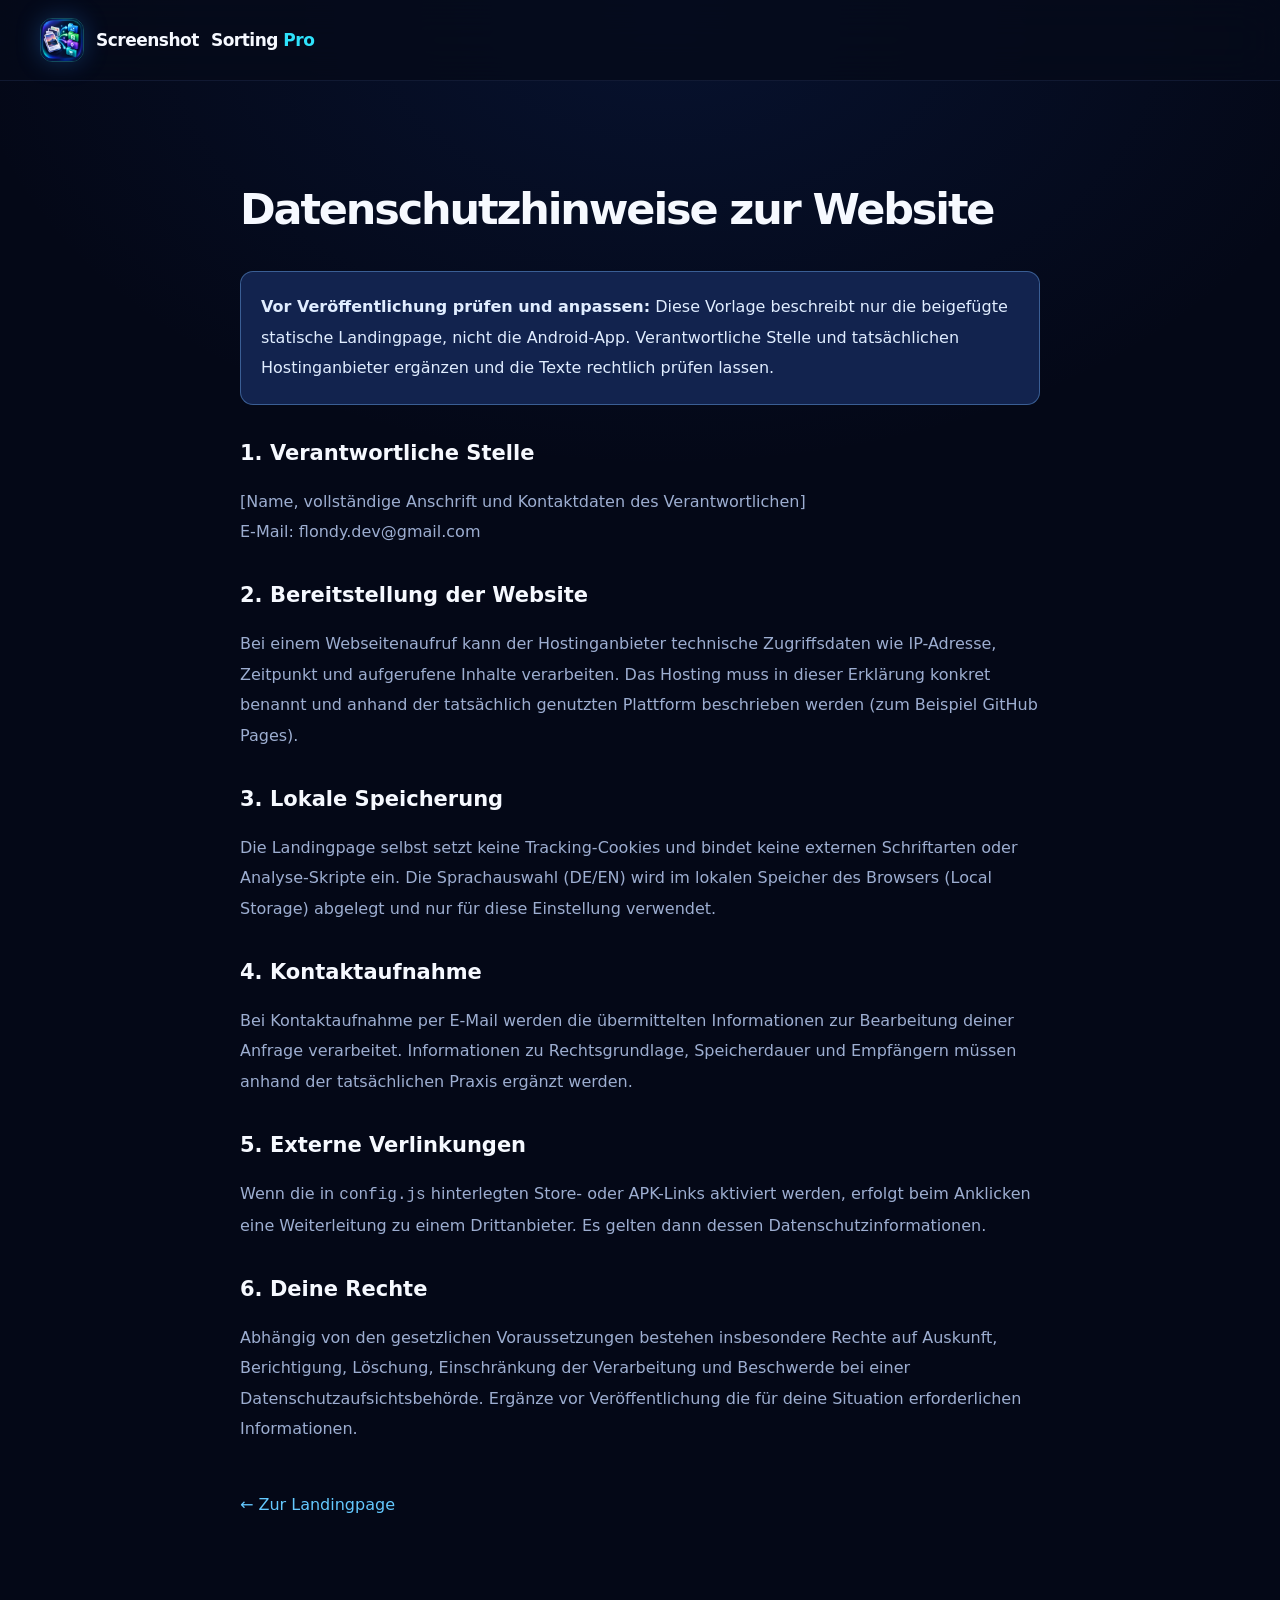
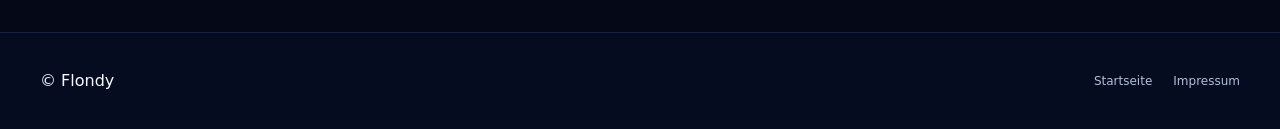
==== datenschutz.html @ 55e102c8 "Add files via upload" ====
<!doctype html><html lang="de"><head><meta charset="utf-8"><meta name="viewport" content="width=device-width, initial-scale=1"><meta name="theme-color" content="#050a1c"><title>Datenschutz – Screenshot Sorting Pro Landingpage</title><link rel="icon" href="assets/img/favicon.png"><link rel="stylesheet" href="styles.css"><style>.legal-content{max-width:800px;padding:95px 0;min-height:65vh}.legal-content h1{font-size:43px;letter-spacing:-.05em}.legal-content h2{font-size:21px;margin-top:32px}.legal-content p{line-height:1.9}.legal-warning{border:1px solid #76b7fc66;background:#12234e;padding:20px;border-radius:13px;color:#e0edff}.back-link{display:inline-block;margin-top:30px;color:#64c9ff}</style></head><body><header class="site-header"><div class="container nav-inner"><a class="brand" href="index.html"><img src="assets/img/app-icon.webp" alt="" width="42" height="42">Screenshot <strong>Sorting <em>Pro</em></strong></a></div></header><main class="container legal-content"><h1>Datenschutzhinweise zur Website</h1><p class="legal-warning"><strong>Vor Veröffentlichung prüfen und anpassen:</strong> Diese Vorlage beschreibt nur die beigefügte statische Landingpage, nicht die Android-App. Verantwortliche Stelle und tatsächlichen Hostinganbieter ergänzen und die Texte rechtlich prüfen lassen.</p><h2>1. Verantwortliche Stelle</h2><p>[Name, vollständige Anschrift und Kontaktdaten des Verantwortlichen]<br>E-Mail: <a href="mailto:flondy.dev@gmail.com">flondy.dev@gmail.com</a></p><h2>2. Bereitstellung der Website</h2><p>Bei einem Webseitenaufruf kann der Hostinganbieter technische Zugriffsdaten wie IP-Adresse, Zeitpunkt und aufgerufene Inhalte verarbeiten. Das Hosting muss in dieser Erklärung konkret benannt und anhand der tatsächlich genutzten Plattform beschrieben werden (zum Beispiel GitHub Pages).</p><h2>3. Lokale Speicherung</h2><p>Die Landingpage selbst setzt keine Tracking-Cookies und bindet keine externen Schriftarten oder Analyse-Skripte ein. Die Sprachauswahl (DE/EN) wird im lokalen Speicher des Browsers (Local Storage) abgelegt und nur für diese Einstellung verwendet.</p><h2>4. Kontaktaufnahme</h2><p>Bei Kontaktaufnahme per E-Mail werden die übermittelten Informationen zur Bearbeitung deiner Anfrage verarbeitet. Informationen zu Rechtsgrundlage, Speicherdauer und Empfängern müssen anhand der tatsächlichen Praxis ergänzt werden.</p><h2>5. Externe Verlinkungen</h2><p>Wenn die in <code>config.js</code> hinterlegten Store- oder APK-Links aktiviert werden, erfolgt beim Anklicken eine Weiterleitung zu einem Drittanbieter. Es gelten dann dessen Datenschutzinformationen.</p><h2>6. Deine Rechte</h2><p>Abhängig von den gesetzlichen Voraussetzungen bestehen insbesondere Rechte auf Auskunft, Berichtigung, Löschung, Einschränkung der Verarbeitung und Beschwerde bei einer Datenschutzaufsichtsbehörde. Ergänze vor Veröffentlichung die für deine Situation erforderlichen Informationen.</p><p><a class="back-link" href="index.html">← Zur Landingpage</a></p></main><footer class="footer"><div class="container footer-inner"><span>© Flondy</span><div class="footer-links"><a href="index.html">Startseite</a><a href="impressum.html">Impressum</a></div></div></footer></body></html>
---- styles.css ----
:root{color-scheme:dark;--bg:#040817;--bg2:#08102c;--surface:#0d1632;--surface2:#101c3e;--line:rgba(127,164,255,.16);--line-strong:rgba(108,176,255,.33);--white:#f6f9ff;--muted:#9daed1;--blue:#357bff;--cyan:#2fe3fc;--purple:#8966ff;--radius:24px;--shadow:0 34px 90px rgba(0,0,0,.42)}
*,*:before,*:after{box-sizing:border-box}html{scroll-behavior:smooth;scroll-padding-top:96px}body{margin:0;background:radial-gradient(ellipse 55% 26% at 52% 1%,rgba(23,70,170,.16),transparent),var(--bg);font-family:Inter,ui-sans-serif,system-ui,-apple-system,BlinkMacSystemFont,"Segoe UI",sans-serif;font-size:16px;line-height:1.55;color:var(--white);overflow-x:hidden}body.modal-open{overflow:hidden}button,a{font:inherit}a{color:inherit;text-decoration:none}button{cursor:pointer}button:focus-visible,a:focus-visible,summary:focus-visible{outline:2px solid var(--cyan);outline-offset:4px}img{max-width:100%;display:block}h1,h2,h3,p{margin-top:0}p{color:var(--muted)}.svg-defs{position:absolute;width:0;height:0;overflow:hidden}.ic{width:21px;height:21px;flex:none;fill:none;stroke:currentColor;stroke-linecap:round;stroke-linejoin:round;stroke-width:1.75}.container{width:min(1200px,calc(100% - 64px));margin-inline:auto}.gradient-text{background:linear-gradient(99deg,#a9a8ff 0%,#5da6ff 44%,#41e0fb 77%,#5ce8dc 100%);color:transparent;-webkit-background-clip:text;background-clip:text}.ambient{position:absolute;pointer-events:none;z-index:-1;border-radius:999px;filter:blur(110px);opacity:.5}.ambient-one{width:410px;height:410px;left:-250px;top:460px;background:rgba(52,62,235,.25)}.ambient-two{width:420px;height:420px;right:-270px;top:210px;background:rgba(28,125,230,.32)}.site-header{position:sticky;top:0;z-index:100;background:rgba(5,10,26,.8);backdrop-filter:blur(20px);-webkit-backdrop-filter:blur(20px);border-bottom:1px solid rgba(123,158,246,.11)}.nav-inner{min-height:80px;display:flex;align-items:center;gap:32px}.brand{display:inline-flex;align-items:center;gap:12px;min-width:255px;letter-spacing:-.5px;font-size:17px;font-weight:650}.brand img{width:44px;height:44px;border:1px solid rgba(59,229,248,.3);border-radius:12px;box-shadow:0 0 24px rgba(51,140,255,.28)}.brand strong{font-weight:800}.brand em,.footer-brand em{font-style:normal;color:var(--cyan)}.desktop-nav{display:flex;align-items:center;gap:30px;margin:auto}.desktop-nav a{color:#c2ceed;font-size:13px;font-weight:600;transition:color .2s}.desktop-nav a:hover,.footer-links a:hover{color:#62defb}.nav-actions{display:flex;align-items:center;gap:13px}.language-toggle{display:flex;align-items:center;gap:3px;padding:4px;background:rgba(18,29,64,.94);border:1px solid var(--line);border-radius:11px}.lang-btn{color:#92a5cb;background:transparent;border:0;border-radius:7px;font-size:11px;font-weight:850;letter-spacing:.05em;padding:7px 9px}.lang-btn.active{color:white;background:#304b92;box-shadow:0 0 12px rgba(66,129,244,.3)}.btn{display:inline-flex;align-items:center;justify-content:center;gap:11px;white-space:nowrap;border-radius:13px;border:1px solid transparent;transition:transform .22s ease,box-shadow .22s ease,background .22s ease;min-height:46px;font-weight:760;font-size:14px}.btn:hover{transform:translateY(-2px)}.btn-primary{background:linear-gradient(105deg,#2359e9 0%,#398cfe 51%,#2fcff1 100%);color:white;box-shadow:0 9px 35px rgba(42,108,255,.3),inset 0 1px 0 rgba(255,255,255,.23)}.btn-primary:hover{box-shadow:0 12px 45px rgba(48,157,255,.46)}.btn-glass{background:rgba(16,27,62,.68);color:#ecf5ff;border-color:rgba(100,157,238,.3)}.btn-glass:hover{background:#162750;border-color:rgba(96,206,255,.56)}.btn-small{min-height:40px;padding:0 16px;font-size:12px}.btn-small .ic{width:16px;height:16px}.btn-large{min-height:57px;padding:0 22px}.btn-large .ic{width:19px;height:19px}.end-arrow{margin-left:7px}.menu-btn{display:none;width:41px;height:41px;align-items:center;justify-content:center;background:#122043;border:1px solid var(--line);border-radius:10px;color:#fff}.mobile-nav{display:none}.hero{min-height:746px;display:grid;grid-template-columns:1.07fr .93fr;align-items:center;gap:30px;padding-top:55px;padding-bottom:54px}.hero-copy{position:relative;z-index:2}.eyebrow,.section-kicker{letter-spacing:.16em;font-size:11px;font-weight:850;color:#62ccff}.eyebrow{display:inline-flex;gap:12px;align-items:center;border:1px solid rgba(61,155,253,.26);background:rgba(19,40,91,.49);padding:9px 15px;border-radius:50px}.eyebrow-dot{width:8px;height:8px;border-radius:50%;background:var(--cyan);box-shadow:0 0 16px var(--cyan)}.hero h1{font-size:clamp(55px,5.9vw,84px);line-height:1.09;letter-spacing:-.07em;font-weight:850;margin:28px 0 22px}.hero-lead{font-size:17px;line-height:1.84;max-width:565px;color:#b2bfdc}.hero-actions{display:flex;align-items:center;flex-wrap:wrap;gap:13px;margin-top:34px}.hero-trust{display:flex;gap:23px;flex-wrap:wrap;margin-top:30px;color:#b5c2dd;font-size:12px;font-weight:600}.hero-trust>span{display:flex;align-items:center;gap:7px}.hero-trust .ic{width:17px;height:17px;color:#4fd6fa}.build-note{font-size:11px;line-height:1.55;max-width:530px;margin-top:26px;color:#7d8db5}.hero-art{min-width:0;position:relative;height:646px;display:flex;align-items:center;justify-content:center}.hero-halo{position:absolute;inset:11% -6% 11% 4%;background:radial-gradient(ellipse,#143dc67b 5%,#522d9170 38%,transparent 65%);filter:blur(36px)}.hero-screen-wrap{height:622px;max-width:92%;position:relative;border-radius:35px;transform:rotate(5deg);box-shadow:0 35px 90px rgba(0,0,0,.5),0 0 70px rgba(37,105,246,.27);overflow:hidden;border:1px solid rgba(104,182,255,.35);background:#0a1434;animation:hoverFloat 6s ease-in-out infinite}.hero-screen-wrap:before{content:"";position:absolute;inset:0;background:linear-gradient(135deg,rgba(255,255,255,.08),transparent 38%);z-index:1;pointer-events:none}.hero-poster{height:100%;width:100%;object-fit:contain}.floating-icon{position:absolute;z-index:3;display:grid;place-items:center;width:72px;height:72px;border:1px solid rgba(113,164,255,.47);border-radius:21px;background:linear-gradient(135deg,#1e6bdf,#5643cf);box-shadow:0 12px 34px rgba(29,83,223,.5);transform:rotate(-16deg)}.floating-icon .ic{width:36px;height:36px;stroke-width:1.6}.floating-a{top:72px;right:-15px}.floating-b{left:0;top:210px;width:59px;height:59px;background:linear-gradient(135deg,#338ef1,#7738e6);transform:rotate(16deg)}.floating-c{bottom:115px;right:-18px;width:57px;height:57px;background:linear-gradient(135deg,#2766bb,#9954e8);transform:rotate(14deg)}.float-pill{z-index:4;position:absolute;display:flex;align-items:center;gap:8px;font-size:11px;font-weight:750;padding:12px 16px;border:1px solid rgba(107,164,248,.33);background:rgba(12,25,59,.91);box-shadow:0 15px 55px #0007;backdrop-filter:blur(8px);border-radius:11px;white-space:nowrap}.float-pill .ic{width:16px;height:16px;color:#37e5ff}.float-pill-top{top:154px;left:-38px}.float-pill-bottom{bottom:82px;right:-46px}.section-spacer{padding-bottom:44px}.trust-bar{display:flex;justify-content:space-between;align-items:center;gap:16px;padding:23px 30px;border:1px solid rgba(87,144,237,.2);border-radius:17px;background:linear-gradient(92deg,rgba(18,35,75,.75),rgba(8,21,48,.76));box-shadow:inset 0 1px 0 rgba(255,255,255,.04)}.trust-bar>span:not(.separator){display:flex;align-items:center;gap:10px;color:#d8e4fa;font-size:13px;font-weight:650}.trust-bar .ic{color:#40caff;width:20px;height:20px}.separator{height:23px;width:1px;background:rgba(122,147,216,.21)}.section{padding-top:100px;padding-bottom:32px}.section-heading{text-align:center;margin:0 auto 48px;max-width:760px}.section-kicker{display:block;margin-bottom:12px}.section-heading h2,.showcase h2,.final-cta h2{font-size:clamp(35px,4.1vw,54px);line-height:1.16;letter-spacing:-.05em;font-weight:820;margin-bottom:17px}.section-heading p{font-size:16px;line-height:1.8;margin:0 auto;max-width:650px}.feature-grid{display:grid;grid-template-columns:repeat(3,minmax(0,1fr));gap:18px}.feature-card{position:relative;min-height:260px;overflow:hidden;padding:28px;border:1px solid rgba(115,155,237,.18);background:linear-gradient(145deg,#111f44 0%,#09152f 85%);border-radius:23px;transition:border-color .2s,transform .2s,box-shadow .2s}.feature-card:hover{border-color:rgba(84,179,255,.55);transform:translateY(-4px);box-shadow:0 20px 70px rgba(0,51,154,.18)}.feature-card:after{content:"";position:absolute;width:180px;height:180px;right:-95px;top:-95px;background:radial-gradient(circle,rgba(59,105,249,.15),transparent 65%);pointer-events:none}.feature-card-wide{grid-column:span 2;background:linear-gradient(118deg,#121d4b,#0b2a51 100%)}.feature-top{display:flex;align-items:center;justify-content:space-between;margin-bottom:21px}.feature-number{font-size:10px;letter-spacing:.08em;color:#728bbd;font-weight:800}.icon-square{width:52px;height:52px;display:grid;place-items:center;border:1px solid rgba(102,172,255,.3);border-radius:14px}.icon-square .ic{width:24px;height:24px}.blue{color:#68aaff;background:rgba(38,92,210,.23)}.cyan{color:#4cdbfa;background:rgba(31,157,213,.18)}.violet{color:#b89aff;background:rgba(119,72,216,.19)}.teal{color:#43e2d0;background:rgba(40,193,182,.12)}.pink{color:#f092f9;background:rgba(191,57,207,.12)}.feature-card h3{font-size:20px;letter-spacing:-.02em;margin-bottom:9px}.feature-card p{font-size:13.5px;line-height:1.77;margin:0;max-width:520px}.mini-categories{display:flex;flex-wrap:wrap;gap:8px;margin-top:25px}.mini-tag{display:inline-flex;align-items:center;gap:8px;background:#132e56;border:1px solid #2851857d;padding:8px 12px;border-radius:9px;color:#dceeff;font-size:11px;font-weight:680}.mini-tag i{width:8px;height:8px;border-radius:50%;background:var(--c);box-shadow:0 0 12px var(--c)}.how-section{position:relative;padding-block:112px 96px;margin-top:90px;background:linear-gradient(180deg,rgba(16,31,76,.05),rgba(19,47,116,.22) 44%,rgba(12,24,70,.05));border-top:1px solid rgba(96,145,255,.08);border-bottom:1px solid rgba(96,145,255,.08)}.steps{display:grid;grid-template-columns:1fr 50px 1fr 50px 1fr;align-items:start;gap:14px}.step{position:relative;min-height:265px;border-radius:20px;border:1px solid var(--line);background:rgba(10,23,54,.8);padding:29px}.step-index{position:absolute;top:26px;right:24px;color:#466ba5;font-size:16px;font-weight:820}.step-icon{display:grid;place-items:center;width:65px;height:65px;color:#a4eaff;background:linear-gradient(136deg,#163e91,#2e4db9);border:1px solid #5289d9;border-radius:18px;margin-bottom:22px;box-shadow:0 0 25px #246cff38}.step-icon .ic{width:30px;height:30px}.step h3{font-size:20px;letter-spacing:-.02em;margin-bottom:9px}.step p{font-size:13px;line-height:1.8;margin-bottom:0}.step-connector{height:265px;display:grid;place-items:center;color:#38cfff}.step-connector .ic{width:26px;height:26px}.screenshot-section{padding-top:116px}.gallery-toolbar{display:flex;align-items:center;justify-content:space-between;gap:15px;margin-bottom:20px}.gallery-hint{font-size:12px;display:flex;gap:9px;align-items:center;margin:0;color:#90a8cd}.gallery-hint .ic{width:17px;height:17px}.gallery-controls{display:flex;gap:10px}.circle-btn{width:40px;height:40px;border:1px solid var(--line-strong);display:grid;place-items:center;color:#e1edff;border-radius:12px;background:#15244a;transition:background .2s}.circle-btn:hover{background:#2257a9}.reverse{transform:rotate(180deg)}.screenshot-track{display:flex;gap:18px;overflow-x:auto;overscroll-behavior-inline:contain;scroll-snap-type:x mandatory;padding:12px 5px 25px;scrollbar-color:#234e98 transparent;scrollbar-width:thin}.shot-card{flex:0 0 221px;padding:13px 13px 19px;border:1px solid rgba(110,152,233,.23);border-radius:22px;background:linear-gradient(180deg,#15254f,#0b1430);box-shadow:0 14px 35px #0004;color:var(--white);text-align:left;scroll-snap-align:start;transition:transform .25s,border-color .25s}.shot-card:hover{transform:translateY(-5px);border-color:#66b7ff}.shot-cover{height:351px;border-radius:14px;overflow:hidden;position:relative;background:#070f28}.shot-cover img{height:100%;width:100%;object-fit:cover;object-position:top}.shot-zoom{position:absolute;right:10px;bottom:10px;display:grid;place-items:center;width:34px;height:34px;border-radius:10px;background:rgba(8,20,45,.84);border:1px solid rgba(130,211,255,.45);color:#a4dfff}.shot-zoom .ic{width:18px;height:18px}.shot-card strong{display:block;margin:15px 5px 2px;font-size:14px}.shot-card small{display:block;margin:0 5px;color:#8badd9;font-size:11px}.screenshot-disclaimer{text-align:center;font-size:11px;margin:19px auto 0;color:#7185ae}.showcase{padding-top:108px}.showcase-panel{overflow:hidden;display:grid;grid-template-columns:1fr 1fr;align-items:center;min-height:380px;gap:20px;border-radius:30px;border:1px solid rgba(101,158,255,.25);background:radial-gradient(ellipse at 90% 30%,rgba(47,104,248,.21),transparent 50%),linear-gradient(120deg,#101d46,#07162e);padding:48px 0 45px 48px;box-shadow:var(--shadow)}.showcase-copy{position:relative;z-index:2}.showcase h2{margin-top:11px}.showcase p{line-height:1.86;font-size:14px}.showcase-bullets{display:grid;gap:12px;margin-top:28px}.showcase-bullets>span{display:flex;align-items:center;gap:11px;color:#d6e5fa;font-size:13px;font-weight:580}.showcase-bullets .ic{width:18px;height:18px;color:#53e4de}.showcase-panel>img{width:115%;max-width:none;filter:drop-shadow(0 15px 26px #0007);transform:perspective(850px) rotateY(-6deg) translateX(12px);border-radius:18px;border:1px solid rgba(112,196,255,.26)}.faq-section{padding-top:114px;padding-bottom:100px}.faq-items{max-width:835px;margin:auto;display:grid;gap:12px}.faq-items details{background:#0f1b3c;border:1px solid var(--line);border-radius:14px;overflow:hidden}.faq-items summary{display:flex;align-items:center;justify-content:space-between;gap:15px;cursor:pointer;list-style:none;padding:20px 22px;font-weight:720;font-size:15px}.faq-items summary::-webkit-details-marker{display:none}.faq-items summary .ic{transition:transform .2s ease;width:18px;height:18px;color:#60ccff}.faq-items details[open] summary .ic{transform:rotate(90deg)}.faq-items details[open]{border-color:rgba(75,152,250,.48)}.faq-items details p{padding:0 22px 24px;font-size:13.5px;line-height:1.85;margin:0}.bottom-section{padding-bottom:110px}.final-cta{display:grid;grid-template-columns:106px 1fr auto;align-items:center;gap:27px;position:relative;overflow:hidden;border:1px solid #328cf852;border-radius:28px;padding:40px 46px;background:linear-gradient(112deg,#0d1b44 8%,#122658 63%,#102c5c);box-shadow:0 26px 80px rgba(6,55,139,.21)}.cta-glow{position:absolute;right:-10%;bottom:-250px;width:450px;height:450px;border-radius:50%;background:#2388ff44;filter:blur(75px)}.final-cta>img{width:102px;height:102px;border-radius:23px;box-shadow:0 0 35px rgba(21,151,239,.32);position:relative;z-index:1}.final-cta>div:not(.cta-glow){z-index:1}.final-cta h2{font-size:clamp(26px,2.7vw,36px);margin:3px 0 9px}.final-cta p{font-size:13px;margin:0}.final-cta>a{z-index:1}.footer{border-top:1px solid var(--line);background:#060c20;padding:36px 0}.footer-inner{display:flex;justify-content:space-between;align-items:center;gap:22px}.footer-brand{display:flex;align-items:center;gap:9px;font-size:13px;font-weight:800}.footer-brand img{border-radius:9px}.footer-brand small{display:block;font-size:10px;letter-spacing:.01em;font-weight:450;color:#8096c3}.footer-links{display:flex;align-items:center;gap:21px;color:#b2bfe0;font-size:12px}.footer-inner>p{font-size:11px;margin:0;color:#6379a9}.lightbox[hidden],.mobile-nav[hidden]{display:none!important}.lightbox{position:fixed;inset:0;background:rgba(2,6,17,.94);backdrop-filter:blur(14px);z-index:300;display:flex;align-items:center;justify-content:center;padding:35px 80px}.lightbox-figure{height:100%;max-width:min(650px,100%);margin:0;display:flex;flex-direction:column;align-items:center;justify-content:center;gap:12px;min-width:0}.lightbox-figure img{display:block;object-fit:contain;max-height:calc(100% - 45px);max-width:100%;border:1px solid rgba(129,183,255,.34);border-radius:15px;box-shadow:0 16px 70px rgba(28,97,246,.2)}.lightbox-figure figcaption{font-size:13px;color:#b5c8e9;text-align:center}.lightbox-close,.lightbox-move{position:absolute;border:1px solid rgba(118,175,255,.32);display:grid;place-items:center;background:#132553e8;color:#fff;border-radius:12px;width:44px;height:44px}.lightbox-close{right:25px;top:25px}.lightbox-prev{left:25px;top:50%}.lightbox-next{right:25px;top:50%}.lightbox-close:hover,.lightbox-move:hover{background:#2e62c0}.reveal{opacity:0;transform:translateY(22px);transition:opacity .75s ease,transform .75s ease}.reveal.visible{opacity:1;transform:translateY(0)}@keyframes hoverFloat{0%,100%{transform:rotate(5deg) translateY(0)}50%{transform:rotate(5deg) translateY(-13px)}}
@media(max-width:1120px){.container{width:min(1080px,calc(100% - 48px))}.brand{min-width:210px;font-size:15px}.desktop-nav{gap:17px}.hero{grid-template-columns:1fr 1fr;gap:8px}.hero h1{font-size:clamp(47px,6vw,69px)}.hero-screen-wrap{height:545px}.hero-art{height:575px}.hero-trust{gap:12px}.float-pill-top{left:0}.float-pill-bottom{right:0}.final-cta{grid-template-columns:90px 1fr}.final-cta>a{grid-column:2;justify-self:start}.showcase-panel{padding-left:30px}}
@media(max-width:850px){.nav-inner{min-height:70px}.desktop-nav,.nav-cta{display:none}.brand{min-width:0;margin-right:auto}.menu-btn{display:flex}.mobile-nav{display:flex;flex-direction:column;gap:2px;padding:12px 24px 24px;background:#07132e;border-top:1px solid var(--line)}.mobile-nav a{padding:11px 6px;font-size:14px;color:#dbe6fa}.hero{grid-template-columns:1fr;gap:12px;padding-top:65px}.hero-copy{text-align:center}.hero-lead,.build-note{margin-left:auto;margin-right:auto}.hero-actions,.hero-trust{justify-content:center}.hero-art{height:590px}.hero-screen-wrap{height:550px;max-width:75%}.hero h1{font-size:clamp(50px,10vw,78px)}.feature-grid{grid-template-columns:repeat(2,1fr)}.feature-card-wide{grid-column:span 2}.steps{grid-template-columns:1fr;gap:14px}.step{min-height:0}.step-connector{display:none}.trust-bar{flex-wrap:wrap;justify-content:center;row-gap:17px}.separator{display:none}.showcase-panel{grid-template-columns:1fr;padding:36px}.showcase-panel>img{width:100%;transform:none}.final-cta{grid-template-columns:90px 1fr}.footer-inner{flex-wrap:wrap}.footer-inner>p{width:100%}}
@media(max-width:570px){.container{width:calc(100% - 32px)}.nav-inner{min-height:66px}.brand{font-size:13px;gap:7px;letter-spacing:-.5px}.brand img{height:37px;width:37px}.nav-actions{gap:7px}.language-toggle{gap:0;padding:2px}.lang-btn{padding:7px}.hero{padding-top:54px;padding-bottom:15px;min-height:0}.eyebrow{font-size:9px;letter-spacing:.08em;padding:8px 10px}.hero h1{font-size:clamp(42px,12vw,61px);margin-top:22px;letter-spacing:-.065em}.hero-lead{font-size:15px;line-height:1.8}.hero-actions{gap:10px}.hero-actions .btn{width:100%;min-height:54px}.hero-trust{gap:10px 17px;margin-top:22px}.hero-trust>span{font-size:11px}.build-note{font-size:10px;margin-top:18px}.hero-art{height:455px}.hero-screen-wrap{height:425px;max-width:78%;border-radius:23px}.floating-icon{width:45px;height:45px;border-radius:13px}.floating-icon .ic{width:23px;height:23px}.floating-a{right:3px;top:62px}.floating-b{left:-2px;top:150px}.floating-c{right:2px;bottom:70px}.float-pill{font-size:9px;padding:8px}.float-pill-top{left:-4px;top:98px}.float-pill-bottom{right:-2px;bottom:43px}.section-spacer{padding-bottom:18px}.trust-bar{padding:19px 12px;gap:15px;justify-content:start}.trust-bar>span:not(.separator){width:calc(50% - 8px);font-size:11px;gap:7px}.trust-bar .ic{width:17px;height:17px}.section{padding-top:78px;padding-bottom:24px}.section-heading{margin-bottom:32px}.section-heading h2{font-size:36px}.section-heading p{font-size:14px}.feature-grid{grid-template-columns:1fr;gap:12px}.feature-card-wide{grid-column:span 1}.feature-card{min-height:0;padding:24px}.feature-card h3{font-size:19px}.mini-categories{gap:6px}.mini-tag{font-size:10px;padding:7px 9px}.how-section{margin-top:62px;padding-top:68px;padding-bottom:63px}.step{padding:24px}.screenshot-section{padding-top:80px}.gallery-hint{font-size:11px}.gallery-hint .ic{display:none}.gallery-controls{gap:7px}.circle-btn{width:36px;height:36px}.shot-card{flex-basis:220px}.showcase{padding-top:82px}.showcase-panel{padding:30px 22px}.showcase h2{font-size:36px}.faq-section{padding-top:75px;padding-bottom:75px}.faq-items summary{font-size:13px;padding:18px}.faq-items details p{padding:0 18px 20px}.bottom-section{padding-bottom:70px}.final-cta{grid-template-columns:68px 1fr;gap:17px;padding:26px 21px}.final-cta>img{width:68px;height:68px;border-radius:17px}.final-cta h2{font-size:26px}.final-cta>a{grid-column:1/-1;width:100%}.footer{padding:27px 0}.footer-inner{display:grid;grid-template-columns:1fr;gap:22px}.footer-links{flex-wrap:wrap}.lightbox{padding:65px 14px}.lightbox-close{top:11px;right:12px}.lightbox-prev,.lightbox-next{top:auto;bottom:13px;width:38px;height:38px}.lightbox-prev{left:calc(50% - 53px)}.lightbox-next{right:calc(50% - 53px)}.lightbox-figure{max-height:calc(100% - 50px)}.lightbox-figure img{max-height:calc(100% - 50px)}}
@media(prefers-reduced-motion:reduce){html{scroll-behavior:auto}.reveal{transition:none;opacity:1;transform:none}.hero-screen-wrap{animation:none}.btn,.feature-card,.shot-card{transition:none}}
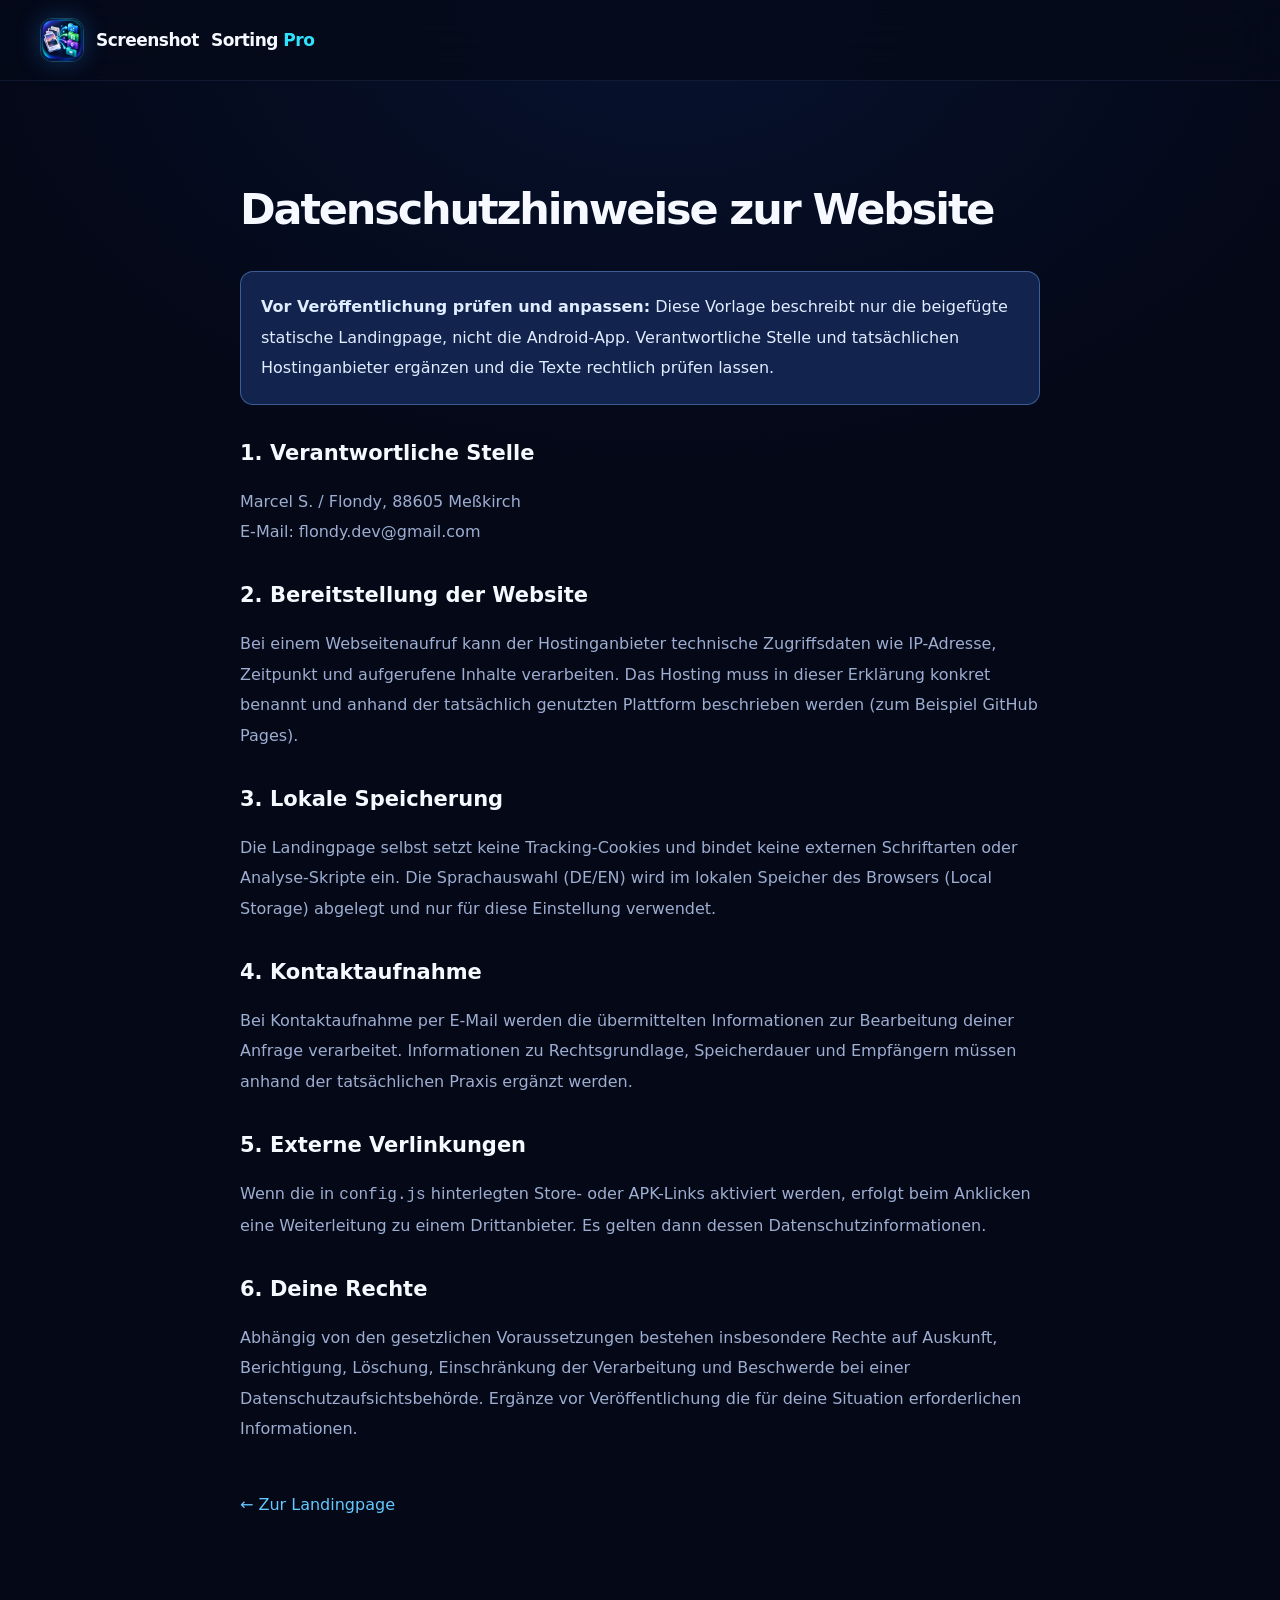
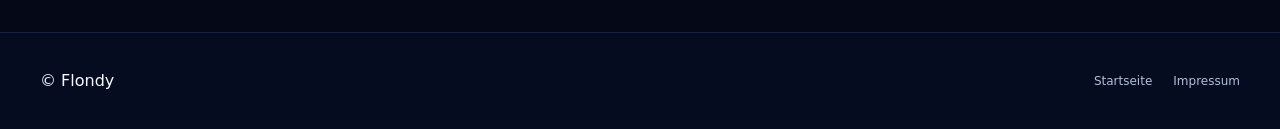
==== commit cdd029b3: "Change responsible party details in datenschutz.html Updated the responsible party information in th" ====
--- a/datenschutz.html
+++ b/datenschutz.html
@@ -1 +1 @@
-<!doctype html><html lang="de"><head><meta charset="utf-8"><meta name="viewport" content="width=device-width, initial-scale=1"><meta name="theme-color" content="#050a1c"><title>Datenschutz – Screenshot Sorting Pro Landingpage</title><link rel="icon" href="assets/img/favicon.png"><link rel="stylesheet" href="styles.css"><style>.legal-content{max-width:800px;padding:95px 0;min-height:65vh}.legal-content h1{font-size:43px;letter-spacing:-.05em}.legal-content h2{font-size:21px;margin-top:32px}.legal-content p{line-height:1.9}.legal-warning{border:1px solid #76b7fc66;background:#12234e;padding:20px;border-radius:13px;color:#e0edff}.back-link{display:inline-block;margin-top:30px;color:#64c9ff}</style></head><body><header class="site-header"><div class="container nav-inner"><a class="brand" href="index.html"><img src="assets/img/app-icon.webp" alt="" width="42" height="42">Screenshot <strong>Sorting <em>Pro</em></strong></a></div></header><main class="container legal-content"><h1>Datenschutzhinweise zur Website</h1><p class="legal-warning"><strong>Vor Veröffentlichung prüfen und anpassen:</strong> Diese Vorlage beschreibt nur die beigefügte statische Landingpage, nicht die Android-App. Verantwortliche Stelle und tatsächlichen Hostinganbieter ergänzen und die Texte rechtlich prüfen lassen.</p><h2>1. Verantwortliche Stelle</h2><p>[Name, vollständige Anschrift und Kontaktdaten des Verantwortlichen]<br>E-Mail: <a href="mailto:flondy.dev@gmail.com">flondy.dev@gmail.com</a></p><h2>2. Bereitstellung der Website</h2><p>Bei einem Webseitenaufruf kann der Hostinganbieter technische Zugriffsdaten wie IP-Adresse, Zeitpunkt und aufgerufene Inhalte verarbeiten. Das Hosting muss in dieser Erklärung konkret benannt und anhand der tatsächlich genutzten Plattform beschrieben werden (zum Beispiel GitHub Pages).</p><h2>3. Lokale Speicherung</h2><p>Die Landingpage selbst setzt keine Tracking-Cookies und bindet keine externen Schriftarten oder Analyse-Skripte ein. Die Sprachauswahl (DE/EN) wird im lokalen Speicher des Browsers (Local Storage) abgelegt und nur für diese Einstellung verwendet.</p><h2>4. Kontaktaufnahme</h2><p>Bei Kontaktaufnahme per E-Mail werden die übermittelten Informationen zur Bearbeitung deiner Anfrage verarbeitet. Informationen zu Rechtsgrundlage, Speicherdauer und Empfängern müssen anhand der tatsächlichen Praxis ergänzt werden.</p><h2>5. Externe Verlinkungen</h2><p>Wenn die in <code>config.js</code> hinterlegten Store- oder APK-Links aktiviert werden, erfolgt beim Anklicken eine Weiterleitung zu einem Drittanbieter. Es gelten dann dessen Datenschutzinformationen.</p><h2>6. Deine Rechte</h2><p>Abhängig von den gesetzlichen Voraussetzungen bestehen insbesondere Rechte auf Auskunft, Berichtigung, Löschung, Einschränkung der Verarbeitung und Beschwerde bei einer Datenschutzaufsichtsbehörde. Ergänze vor Veröffentlichung die für deine Situation erforderlichen Informationen.</p><p><a class="back-link" href="index.html">← Zur Landingpage</a></p></main><footer class="footer"><div class="container footer-inner"><span>© Flondy</span><div class="footer-links"><a href="index.html">Startseite</a><a href="impressum.html">Impressum</a></div></div></footer></body></html>
+<!doctype html><html lang="de"><head><meta charset="utf-8"><meta name="viewport" content="width=device-width, initial-scale=1"><meta name="theme-color" content="#050a1c"><title>Datenschutz – Screenshot Sorting Pro Landingpage</title><link rel="icon" href="assets/img/favicon.png"><link rel="stylesheet" href="styles.css"><style>.legal-content{max-width:800px;padding:95px 0;min-height:65vh}.legal-content h1{font-size:43px;letter-spacing:-.05em}.legal-content h2{font-size:21px;margin-top:32px}.legal-content p{line-height:1.9}.legal-warning{border:1px solid #76b7fc66;background:#12234e;padding:20px;border-radius:13px;color:#e0edff}.back-link{display:inline-block;margin-top:30px;color:#64c9ff}</style></head><body><header class="site-header"><div class="container nav-inner"><a class="brand" href="index.html"><img src="assets/img/app-icon.webp" alt="" width="42" height="42">Screenshot <strong>Sorting <em>Pro</em></strong></a></div></header><main class="container legal-content"><h1>Datenschutzhinweise zur Website</h1><p class="legal-warning"><strong>Vor Veröffentlichung prüfen und anpassen:</strong> Diese Vorlage beschreibt nur die beigefügte statische Landingpage, nicht die Android-App. Verantwortliche Stelle und tatsächlichen Hostinganbieter ergänzen und die Texte rechtlich prüfen lassen.</p><h2>1. Verantwortliche Stelle</h2><p>Marcel S. / Flondy, 88605 Meßkirch<br>E-Mail: <a href="mailto:flondy.dev@gmail.com">flondy.dev@gmail.com</a></p><h2>2. Bereitstellung der Website</h2><p>Bei einem Webseitenaufruf kann der Hostinganbieter technische Zugriffsdaten wie IP-Adresse, Zeitpunkt und aufgerufene Inhalte verarbeiten. Das Hosting muss in dieser Erklärung konkret benannt und anhand der tatsächlich genutzten Plattform beschrieben werden (zum Beispiel GitHub Pages).</p><h2>3. Lokale Speicherung</h2><p>Die Landingpage selbst setzt keine Tracking-Cookies und bindet keine externen Schriftarten oder Analyse-Skripte ein. Die Sprachauswahl (DE/EN) wird im lokalen Speicher des Browsers (Local Storage) abgelegt und nur für diese Einstellung verwendet.</p><h2>4. Kontaktaufnahme</h2><p>Bei Kontaktaufnahme per E-Mail werden die übermittelten Informationen zur Bearbeitung deiner Anfrage verarbeitet. Informationen zu Rechtsgrundlage, Speicherdauer und Empfängern müssen anhand der tatsächlichen Praxis ergänzt werden.</p><h2>5. Externe Verlinkungen</h2><p>Wenn die in <code>config.js</code> hinterlegten Store- oder APK-Links aktiviert werden, erfolgt beim Anklicken eine Weiterleitung zu einem Drittanbieter. Es gelten dann dessen Datenschutzinformationen.</p><h2>6. Deine Rechte</h2><p>Abhängig von den gesetzlichen Voraussetzungen bestehen insbesondere Rechte auf Auskunft, Berichtigung, Löschung, Einschränkung der Verarbeitung und Beschwerde bei einer Datenschutzaufsichtsbehörde. Ergänze vor Veröffentlichung die für deine Situation erforderlichen Informationen.</p><p><a class="back-link" href="index.html">← Zur Landingpage</a></p></main><footer class="footer"><div class="container footer-inner"><span>© Flondy</span><div class="footer-links"><a href="index.html">Startseite</a><a href="impressum.html">Impressum</a></div></div></footer></body></html>
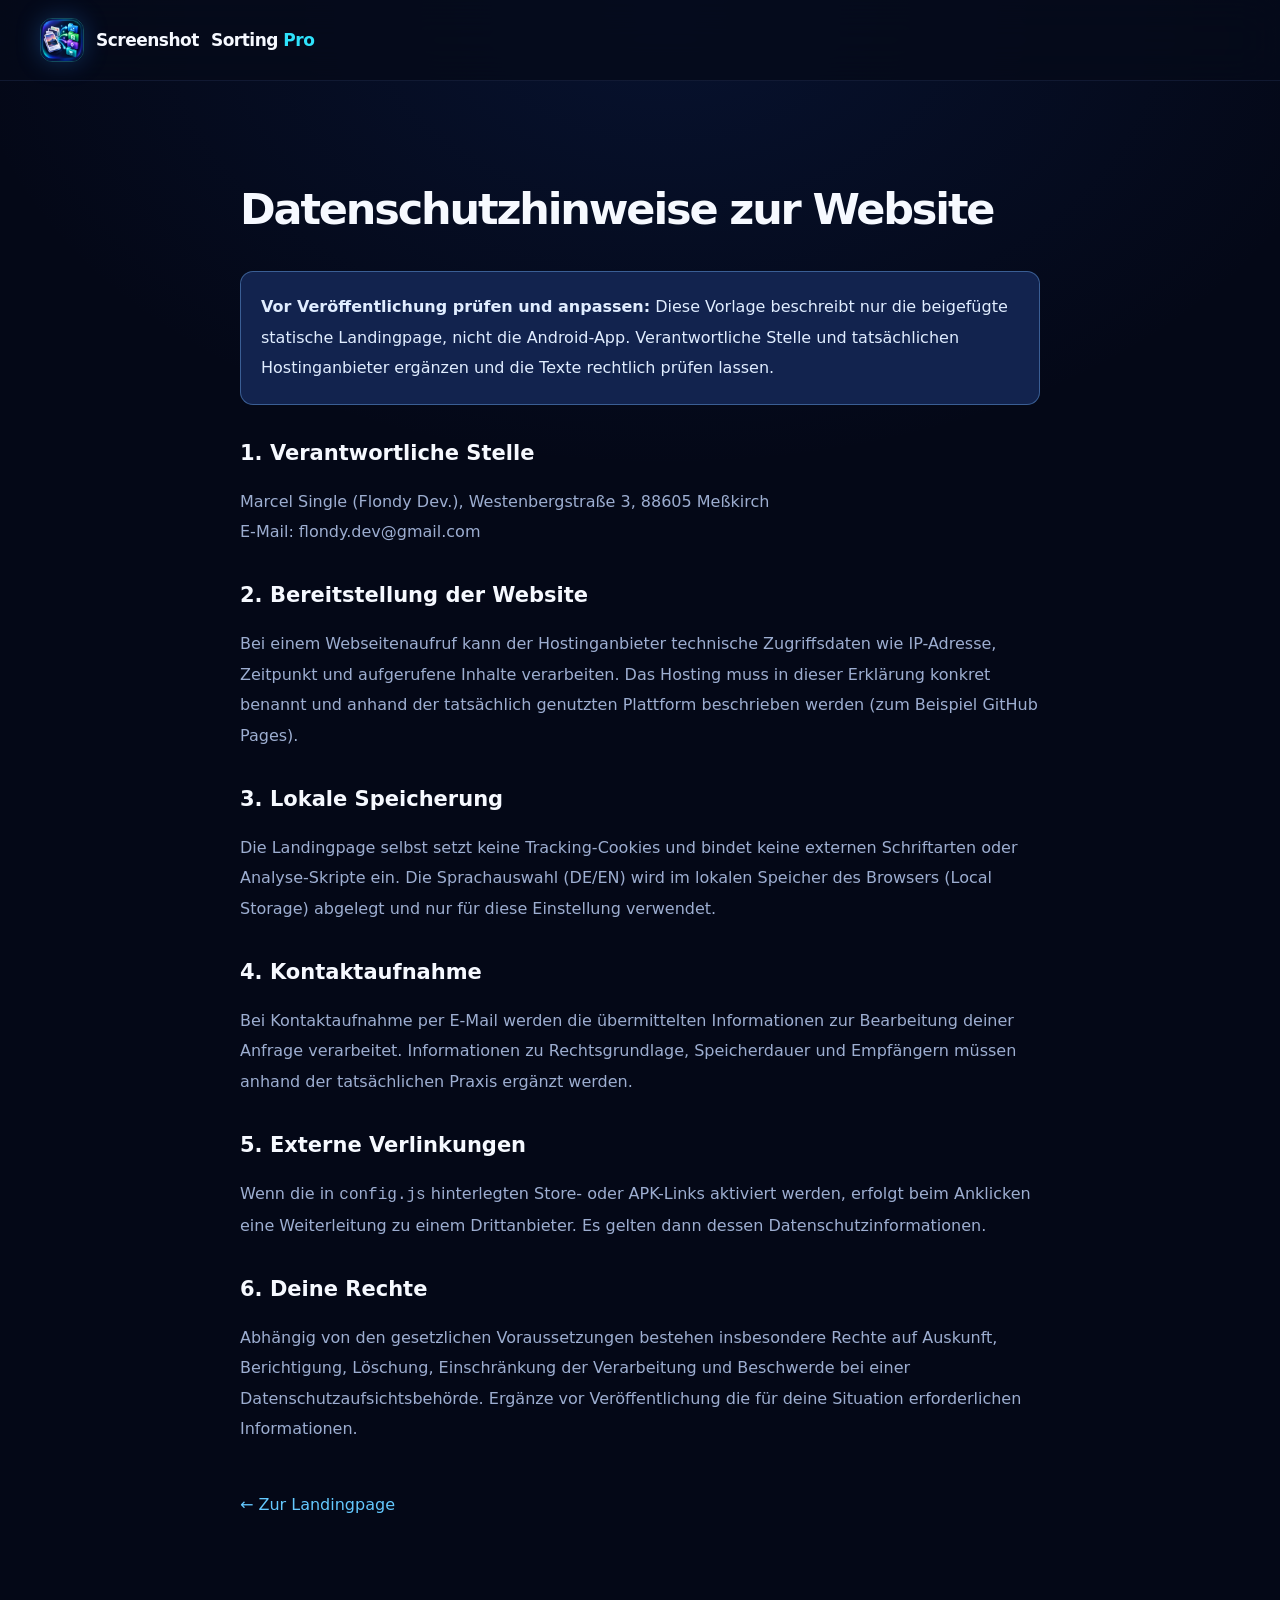
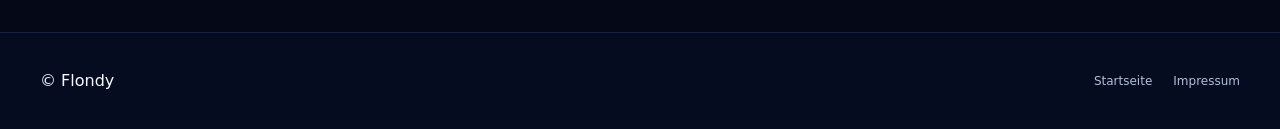
==== commit 23d26d3e: "Impressum/Datenschutz: vollständiger Name und Anschrift Marcel Single (Flondy Dev.), Westenbergstraß" ====
--- a/datenschutz.html
+++ b/datenschutz.html
@@ -1 +1 @@
-<!doctype html><html lang="de"><head><meta charset="utf-8"><meta name="viewport" content="width=device-width, initial-scale=1"><meta name="theme-color" content="#050a1c"><title>Datenschutz – Screenshot Sorting Pro Landingpage</title><link rel="icon" href="assets/img/favicon.png"><link rel="stylesheet" href="styles.css"><style>.legal-content{max-width:800px;padding:95px 0;min-height:65vh}.legal-content h1{font-size:43px;letter-spacing:-.05em}.legal-content h2{font-size:21px;margin-top:32px}.legal-content p{line-height:1.9}.legal-warning{border:1px solid #76b7fc66;background:#12234e;padding:20px;border-radius:13px;color:#e0edff}.back-link{display:inline-block;margin-top:30px;color:#64c9ff}</style></head><body><header class="site-header"><div class="container nav-inner"><a class="brand" href="index.html"><img src="assets/img/app-icon.webp" alt="" width="42" height="42">Screenshot <strong>Sorting <em>Pro</em></strong></a></div></header><main class="container legal-content"><h1>Datenschutzhinweise zur Website</h1><p class="legal-warning"><strong>Vor Veröffentlichung prüfen und anpassen:</strong> Diese Vorlage beschreibt nur die beigefügte statische Landingpage, nicht die Android-App. Verantwortliche Stelle und tatsächlichen Hostinganbieter ergänzen und die Texte rechtlich prüfen lassen.</p><h2>1. Verantwortliche Stelle</h2><p>Marcel S. / Flondy, 88605 Meßkirch<br>E-Mail: <a href="mailto:flondy.dev@gmail.com">flondy.dev@gmail.com</a></p><h2>2. Bereitstellung der Website</h2><p>Bei einem Webseitenaufruf kann der Hostinganbieter technische Zugriffsdaten wie IP-Adresse, Zeitpunkt und aufgerufene Inhalte verarbeiten. Das Hosting muss in dieser Erklärung konkret benannt und anhand der tatsächlich genutzten Plattform beschrieben werden (zum Beispiel GitHub Pages).</p><h2>3. Lokale Speicherung</h2><p>Die Landingpage selbst setzt keine Tracking-Cookies und bindet keine externen Schriftarten oder Analyse-Skripte ein. Die Sprachauswahl (DE/EN) wird im lokalen Speicher des Browsers (Local Storage) abgelegt und nur für diese Einstellung verwendet.</p><h2>4. Kontaktaufnahme</h2><p>Bei Kontaktaufnahme per E-Mail werden die übermittelten Informationen zur Bearbeitung deiner Anfrage verarbeitet. Informationen zu Rechtsgrundlage, Speicherdauer und Empfängern müssen anhand der tatsächlichen Praxis ergänzt werden.</p><h2>5. Externe Verlinkungen</h2><p>Wenn die in <code>config.js</code> hinterlegten Store- oder APK-Links aktiviert werden, erfolgt beim Anklicken eine Weiterleitung zu einem Drittanbieter. Es gelten dann dessen Datenschutzinformationen.</p><h2>6. Deine Rechte</h2><p>Abhängig von den gesetzlichen Voraussetzungen bestehen insbesondere Rechte auf Auskunft, Berichtigung, Löschung, Einschränkung der Verarbeitung und Beschwerde bei einer Datenschutzaufsichtsbehörde. Ergänze vor Veröffentlichung die für deine Situation erforderlichen Informationen.</p><p><a class="back-link" href="index.html">← Zur Landingpage</a></p></main><footer class="footer"><div class="container footer-inner"><span>© Flondy</span><div class="footer-links"><a href="index.html">Startseite</a><a href="impressum.html">Impressum</a></div></div></footer></body></html>
+<!doctype html><html lang="de"><head><meta charset="utf-8"><meta name="viewport" content="width=device-width, initial-scale=1"><meta name="theme-color" content="#050a1c"><title>Datenschutz – Screenshot Sorting Pro Landingpage</title><link rel="icon" href="assets/img/favicon.png"><link rel="stylesheet" href="styles.css"><style>.legal-content{max-width:800px;padding:95px 0;min-height:65vh}.legal-content h1{font-size:43px;letter-spacing:-.05em}.legal-content h2{font-size:21px;margin-top:32px}.legal-content p{line-height:1.9}.legal-warning{border:1px solid #76b7fc66;background:#12234e;padding:20px;border-radius:13px;color:#e0edff}.back-link{display:inline-block;margin-top:30px;color:#64c9ff}</style></head><body><header class="site-header"><div class="container nav-inner"><a class="brand" href="index.html"><img src="assets/img/app-icon.webp" alt="" width="42" height="42">Screenshot <strong>Sorting <em>Pro</em></strong></a></div></header><main class="container legal-content"><h1>Datenschutzhinweise zur Website</h1><p class="legal-warning"><strong>Vor Veröffentlichung prüfen und anpassen:</strong> Diese Vorlage beschreibt nur die beigefügte statische Landingpage, nicht die Android-App. Verantwortliche Stelle und tatsächlichen Hostinganbieter ergänzen und die Texte rechtlich prüfen lassen.</p><h2>1. Verantwortliche Stelle</h2><p>Marcel Single (Flondy Dev.), Westenbergstraße 3, 88605 Meßkirch<br>E-Mail: <a href="mailto:flondy.dev@gmail.com">flondy.dev@gmail.com</a></p><h2>2. Bereitstellung der Website</h2><p>Bei einem Webseitenaufruf kann der Hostinganbieter technische Zugriffsdaten wie IP-Adresse, Zeitpunkt und aufgerufene Inhalte verarbeiten. Das Hosting muss in dieser Erklärung konkret benannt und anhand der tatsächlich genutzten Plattform beschrieben werden (zum Beispiel GitHub Pages).</p><h2>3. Lokale Speicherung</h2><p>Die Landingpage selbst setzt keine Tracking-Cookies und bindet keine externen Schriftarten oder Analyse-Skripte ein. Die Sprachauswahl (DE/EN) wird im lokalen Speicher des Browsers (Local Storage) abgelegt und nur für diese Einstellung verwendet.</p><h2>4. Kontaktaufnahme</h2><p>Bei Kontaktaufnahme per E-Mail werden die übermittelten Informationen zur Bearbeitung deiner Anfrage verarbeitet. Informationen zu Rechtsgrundlage, Speicherdauer und Empfängern müssen anhand der tatsächlichen Praxis ergänzt werden.</p><h2>5. Externe Verlinkungen</h2><p>Wenn die in <code>config.js</code> hinterlegten Store- oder APK-Links aktiviert werden, erfolgt beim Anklicken eine Weiterleitung zu einem Drittanbieter. Es gelten dann dessen Datenschutzinformationen.</p><h2>6. Deine Rechte</h2><p>Abhängig von den gesetzlichen Voraussetzungen bestehen insbesondere Rechte auf Auskunft, Berichtigung, Löschung, Einschränkung der Verarbeitung und Beschwerde bei einer Datenschutzaufsichtsbehörde. Ergänze vor Veröffentlichung die für deine Situation erforderlichen Informationen.</p><p><a class="back-link" href="index.html">← Zur Landingpage</a></p></main><footer class="footer"><div class="container footer-inner"><span>© Flondy</span><div class="footer-links"><a href="index.html">Startseite</a><a href="impressum.html">Impressum</a></div></div></footer></body></html>
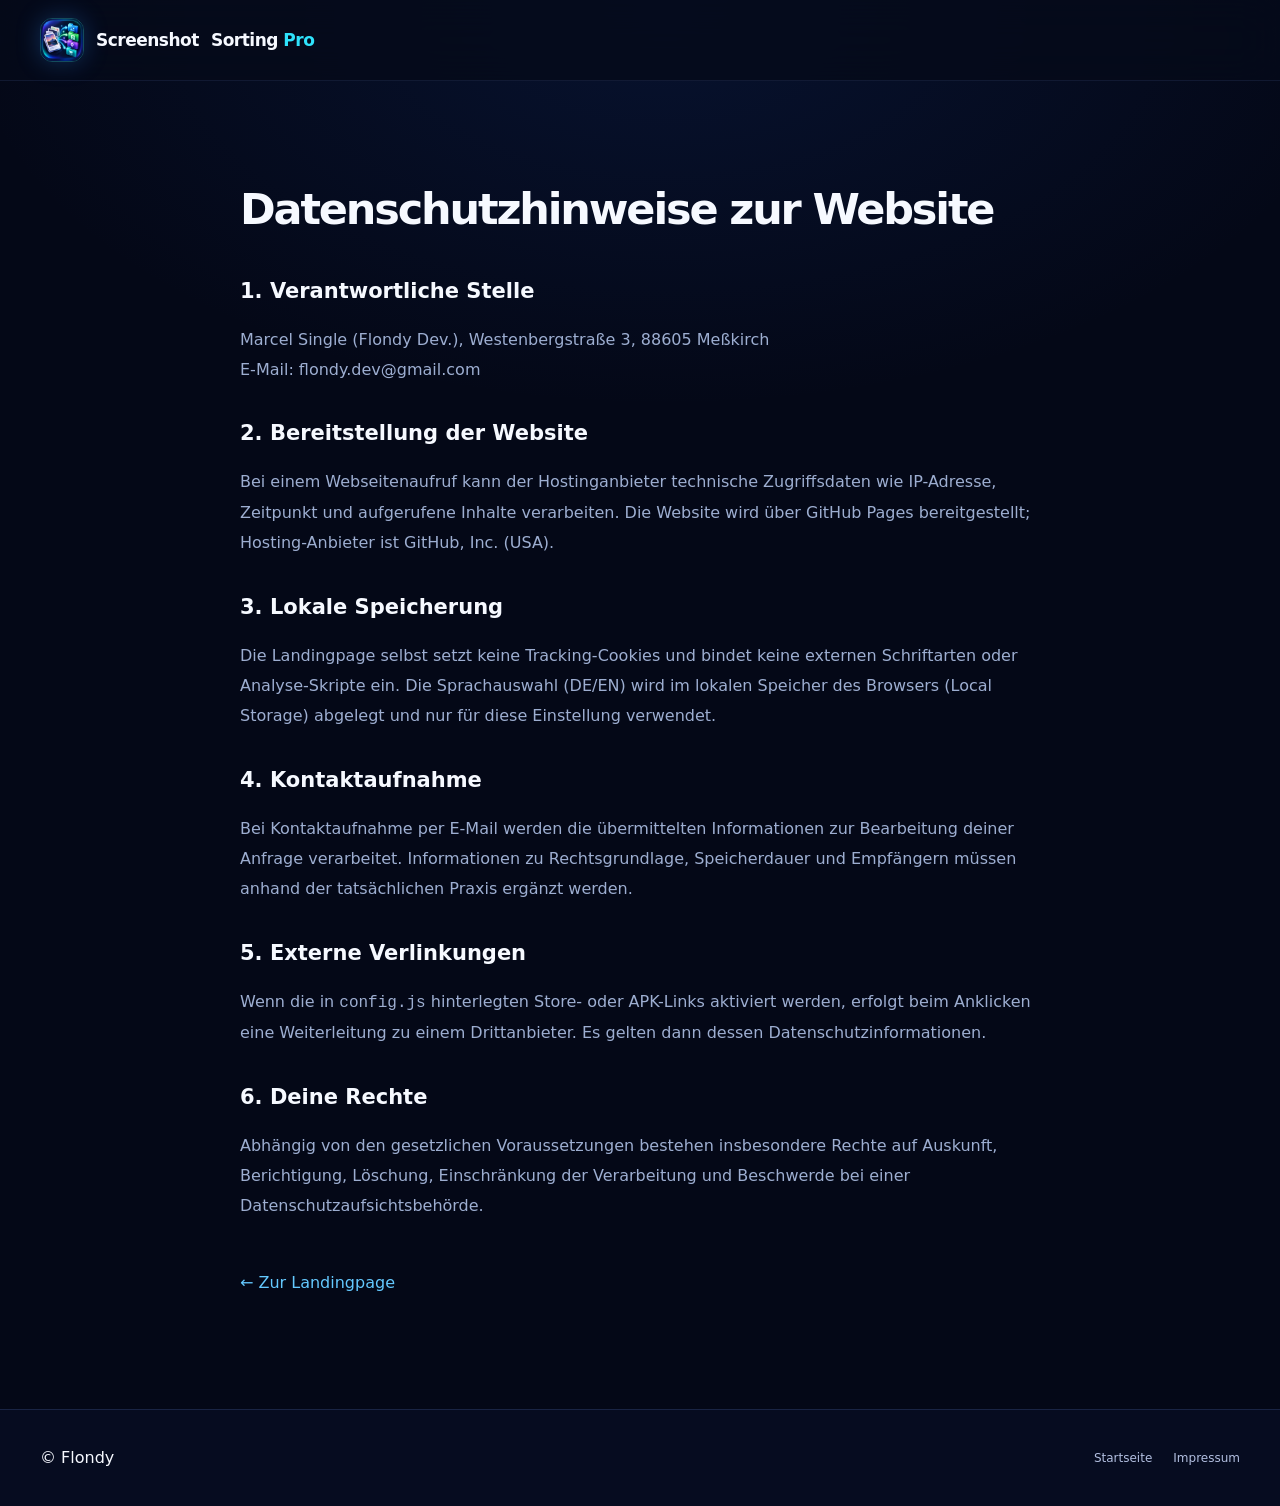
==== commit 18f4f699: "Entwurfshinweise entfernen Sichtbare Hinweise wie "Vor Veröffentlichung ..." und interne Notizen aus" ====
--- a/datenschutz.html
+++ b/datenschutz.html
@@ -1 +1 @@
-<!doctype html><html lang="de"><head><meta charset="utf-8"><meta name="viewport" content="width=device-width, initial-scale=1"><meta name="theme-color" content="#050a1c"><title>Datenschutz – Screenshot Sorting Pro Landingpage</title><link rel="icon" href="assets/img/favicon.png"><link rel="stylesheet" href="styles.css"><style>.legal-content{max-width:800px;padding:95px 0;min-height:65vh}.legal-content h1{font-size:43px;letter-spacing:-.05em}.legal-content h2{font-size:21px;margin-top:32px}.legal-content p{line-height:1.9}.legal-warning{border:1px solid #76b7fc66;background:#12234e;padding:20px;border-radius:13px;color:#e0edff}.back-link{display:inline-block;margin-top:30px;color:#64c9ff}</style></head><body><header class="site-header"><div class="container nav-inner"><a class="brand" href="index.html"><img src="assets/img/app-icon.webp" alt="" width="42" height="42">Screenshot <strong>Sorting <em>Pro</em></strong></a></div></header><main class="container legal-content"><h1>Datenschutzhinweise zur Website</h1><p class="legal-warning"><strong>Vor Veröffentlichung prüfen und anpassen:</strong> Diese Vorlage beschreibt nur die beigefügte statische Landingpage, nicht die Android-App. Verantwortliche Stelle und tatsächlichen Hostinganbieter ergänzen und die Texte rechtlich prüfen lassen.</p><h2>1. Verantwortliche Stelle</h2><p>Marcel Single (Flondy Dev.), Westenbergstraße 3, 88605 Meßkirch<br>E-Mail: <a href="mailto:flondy.dev@gmail.com">flondy.dev@gmail.com</a></p><h2>2. Bereitstellung der Website</h2><p>Bei einem Webseitenaufruf kann der Hostinganbieter technische Zugriffsdaten wie IP-Adresse, Zeitpunkt und aufgerufene Inhalte verarbeiten. Das Hosting muss in dieser Erklärung konkret benannt und anhand der tatsächlich genutzten Plattform beschrieben werden (zum Beispiel GitHub Pages).</p><h2>3. Lokale Speicherung</h2><p>Die Landingpage selbst setzt keine Tracking-Cookies und bindet keine externen Schriftarten oder Analyse-Skripte ein. Die Sprachauswahl (DE/EN) wird im lokalen Speicher des Browsers (Local Storage) abgelegt und nur für diese Einstellung verwendet.</p><h2>4. Kontaktaufnahme</h2><p>Bei Kontaktaufnahme per E-Mail werden die übermittelten Informationen zur Bearbeitung deiner Anfrage verarbeitet. Informationen zu Rechtsgrundlage, Speicherdauer und Empfängern müssen anhand der tatsächlichen Praxis ergänzt werden.</p><h2>5. Externe Verlinkungen</h2><p>Wenn die in <code>config.js</code> hinterlegten Store- oder APK-Links aktiviert werden, erfolgt beim Anklicken eine Weiterleitung zu einem Drittanbieter. Es gelten dann dessen Datenschutzinformationen.</p><h2>6. Deine Rechte</h2><p>Abhängig von den gesetzlichen Voraussetzungen bestehen insbesondere Rechte auf Auskunft, Berichtigung, Löschung, Einschränkung der Verarbeitung und Beschwerde bei einer Datenschutzaufsichtsbehörde. Ergänze vor Veröffentlichung die für deine Situation erforderlichen Informationen.</p><p><a class="back-link" href="index.html">← Zur Landingpage</a></p></main><footer class="footer"><div class="container footer-inner"><span>© Flondy</span><div class="footer-links"><a href="index.html">Startseite</a><a href="impressum.html">Impressum</a></div></div></footer></body></html>
+<!doctype html><html lang="de"><head><meta charset="utf-8"><meta name="viewport" content="width=device-width, initial-scale=1"><meta name="theme-color" content="#050a1c"><title>Datenschutz – Screenshot Sorting Pro Landingpage</title><link rel="icon" href="assets/img/favicon.png"><link rel="stylesheet" href="styles.css"><style>.legal-content{max-width:800px;padding:95px 0;min-height:65vh}.legal-content h1{font-size:43px;letter-spacing:-.05em}.legal-content h2{font-size:21px;margin-top:32px}.legal-content p{line-height:1.9}.legal-warning{border:1px solid #76b7fc66;background:#12234e;padding:20px;border-radius:13px;color:#e0edff}.back-link{display:inline-block;margin-top:30px;color:#64c9ff}</style></head><body><header class="site-header"><div class="container nav-inner"><a class="brand" href="index.html"><img src="assets/img/app-icon.webp" alt="" width="42" height="42">Screenshot <strong>Sorting <em>Pro</em></strong></a></div></header><main class="container legal-content"><h1>Datenschutzhinweise zur Website</h1><h2>1. Verantwortliche Stelle</h2><p>Marcel Single (Flondy Dev.), Westenbergstraße 3, 88605 Meßkirch<br>E-Mail: <a href="mailto:flondy.dev@gmail.com">flondy.dev@gmail.com</a></p><h2>2. Bereitstellung der Website</h2><p>Bei einem Webseitenaufruf kann der Hostinganbieter technische Zugriffsdaten wie IP-Adresse, Zeitpunkt und aufgerufene Inhalte verarbeiten. Die Website wird über GitHub Pages bereitgestellt; Hosting-Anbieter ist GitHub, Inc. (USA).</p><h2>3. Lokale Speicherung</h2><p>Die Landingpage selbst setzt keine Tracking-Cookies und bindet keine externen Schriftarten oder Analyse-Skripte ein. Die Sprachauswahl (DE/EN) wird im lokalen Speicher des Browsers (Local Storage) abgelegt und nur für diese Einstellung verwendet.</p><h2>4. Kontaktaufnahme</h2><p>Bei Kontaktaufnahme per E-Mail werden die übermittelten Informationen zur Bearbeitung deiner Anfrage verarbeitet. Informationen zu Rechtsgrundlage, Speicherdauer und Empfängern müssen anhand der tatsächlichen Praxis ergänzt werden.</p><h2>5. Externe Verlinkungen</h2><p>Wenn die in <code>config.js</code> hinterlegten Store- oder APK-Links aktiviert werden, erfolgt beim Anklicken eine Weiterleitung zu einem Drittanbieter. Es gelten dann dessen Datenschutzinformationen.</p><h2>6. Deine Rechte</h2><p>Abhängig von den gesetzlichen Voraussetzungen bestehen insbesondere Rechte auf Auskunft, Berichtigung, Löschung, Einschränkung der Verarbeitung und Beschwerde bei einer Datenschutzaufsichtsbehörde.</p><p><a class="back-link" href="index.html">← Zur Landingpage</a></p></main><footer class="footer"><div class="container footer-inner"><span>© Flondy</span><div class="footer-links"><a href="index.html">Startseite</a><a href="impressum.html">Impressum</a></div></div></footer></body></html>
